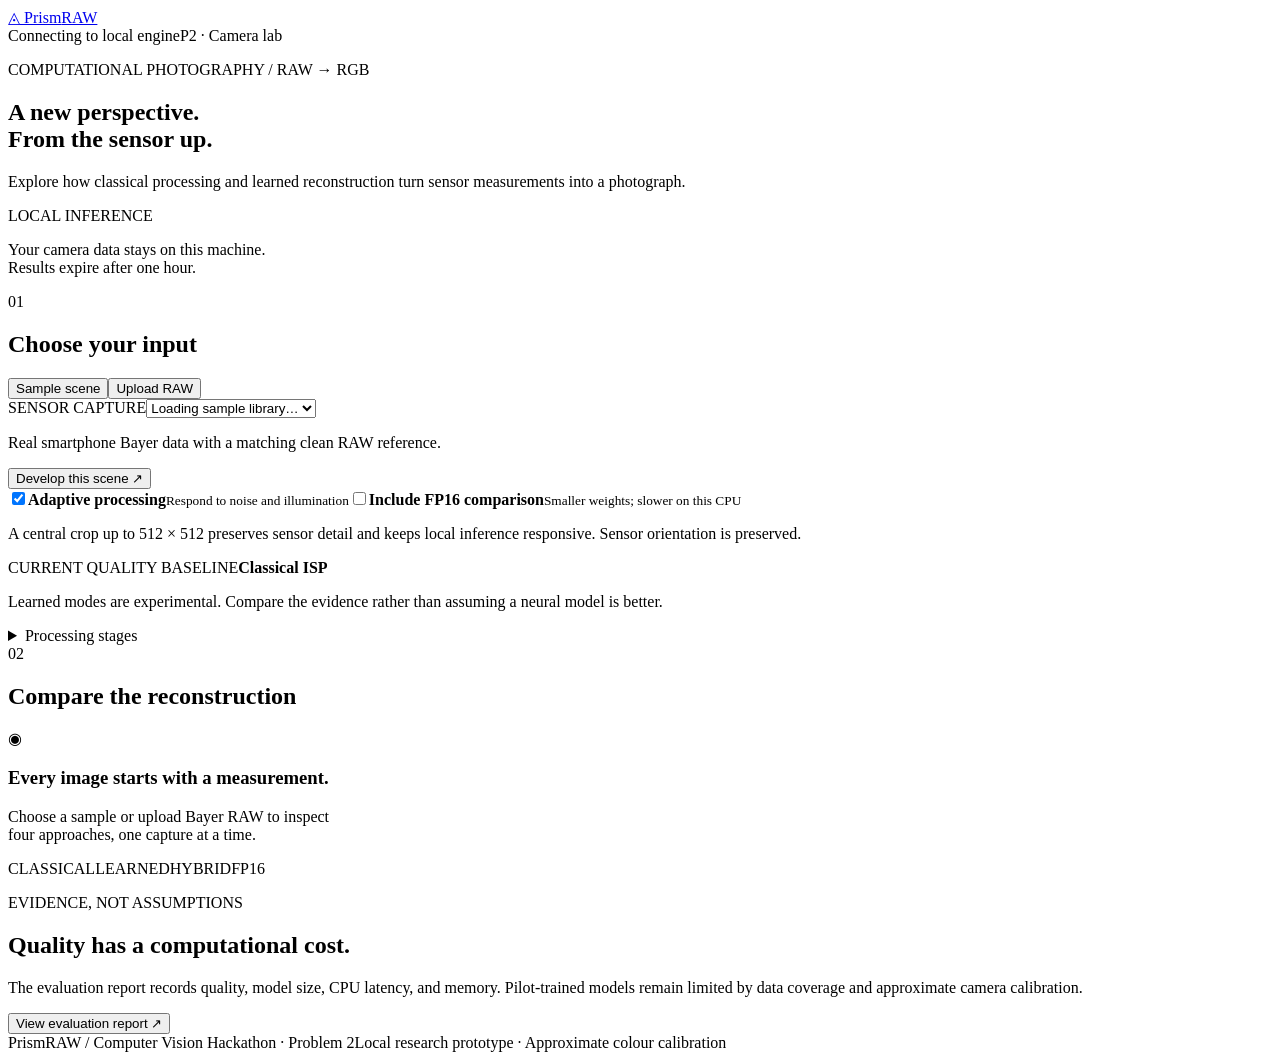
==== app/static/index.html @ f422012b "Complete PrismRAW local app, evaluation and T47 submission reports" ====
<!doctype html>
<html lang="en"><head><meta charset="utf-8"><meta name="viewport" content="width=device-width,initial-scale=1"><title>PrismRAW · Camera lab</title><link rel="stylesheet" href="/static/style.css"></head>
<body>
<header><a class="brand" href="/" aria-label="PrismRAW home"><span class="prism">◬</span> Prism<span>RAW</span></a><div class="header-right"><span class="dot"></span><span id="connection">Connecting to local engine</span><span class="tag">P2 · Camera lab</span></div></header>
<main>
<section class="intro"><div><p class="eyebrow">COMPUTATIONAL PHOTOGRAPHY / RAW → RGB</p><h1>A new perspective.<br><span>From the sensor up.</span></h1><p class="lede">Explore how classical processing and learned reconstruction turn sensor measurements into a photograph.</p></div><div class="intro-note"><span class="pill">LOCAL INFERENCE</span><p>Your camera data stays on this machine.<br>Results expire after one hour.</p></div></section>
<div class="layout"><aside class="panel inputs"><div class="section-title"><span class="step">01</span><h2>Choose your input</h2></div>
<div class="tabs" role="tablist"><button id="sample-tab" role="tab" aria-selected="true">Sample scene</button><button id="upload-tab" role="tab" aria-selected="false">Upload RAW</button></div>
<section id="sample-pane"><label for="scene">SENSOR CAPTURE</label><select id="scene"><option>Loading sample library…</option></select><p class="hint">Real smartphone Bayer data with a matching clean RAW reference.</p><button class="primary" id="run-sample">Develop this scene <span>↗</span></button></section>
<form id="upload-pane" hidden><label for="raw-file">RAW SENSOR FILE</label><div class="filebox"><strong>Bring your own capture</strong><small>DNG · NPY · NPZ · MAT / up to 64 MB</small><input id="raw-file" name="raw" type="file" accept=".dng,.npy,.npz,.mat" required></div><label for="metadata-file">CAMERA METADATA <span>Required for arrays</span></label><input id="metadata-file" name="metadata" type="file" accept=".json"><details><summary>Reference & array options</summary><label for="reference-file">MATCHING REFERENCE <span>Optional</span></label><input id="reference-file" name="reference" type="file" accept=".npy,.npz,.mat,.png,.jpg,.jpeg"><label for="array-key">MAT / NPZ VARIABLE</label><input id="array-key" name="key" value="data" maxlength="100"><p class="hint">Reference images must be spatially aligned. RAW arrays need Bayer pattern, normalization state, white balance, and a camera colour matrix.</p></details><button class="primary" type="submit">Develop my RAW <span>↗</span></button></form>
<div class="divider"></div><label class="toggle"><input id="adaptive" type="checkbox" checked><span><strong>Adaptive processing</strong><small>Respond to noise and illumination</small></span></label><label class="toggle"><input id="fp16" type="checkbox"><span><strong>Include FP16 comparison</strong><small>Smaller weights; slower on this CPU</small></span></label><p class="hint crop-note">A central crop up to 512 × 512 preserves sensor detail and keeps local inference responsive. Sensor orientation is preserved.</p>
<div class="model-note"><span class="mini-label">CURRENT QUALITY BASELINE</span><strong>Classical ISP</strong><p>Learned modes are experimental. Compare the evidence rather than assuming a neural model is better.</p></div>
<details><summary>Processing stages</summary><ol><li>Sensor normalization & Bayer decoding</li><li>White balance & colour correction</li><li>Classical or learned restoration</li><li>Adaptive tone mapping & output encoding</li></ol><p class="hint">Learned-only reconstructs directly from packed Bayer data and camera metadata.</p></details>
</aside>
<section class="workspace"><div class="workspace-head"><div class="section-title"><span class="step">02</span><h2>Compare the reconstruction</h2></div><a id="download" class="secondary" hidden>Download results ↓</a></div>
<div id="error" role="alert" hidden></div><div id="busy" role="status" hidden><span class="spinner"></span><div><strong>Developing your sensor capture</strong><small>Running available pipelines and reference metrics…</small></div></div>
<div id="empty" class="empty"><div class="aperture">◉</div><h3>Every image starts with a measurement.</h3><p>Choose a sample or upload Bayer RAW to inspect<br>four approaches, one capture at a time.</p><div class="empty-tags"><span>CLASSICAL</span><span>LEARNED</span><span>HYBRID</span><span>FP16</span></div></div>
<div id="results" hidden><div class="result-meta"><span id="dimensions"></span><span id="duration"></span></div><div id="output-grid" class="output-grid"></div>
<div class="evidence-head"><h3>Measured quality</h3><span class="pill subtle">REFERENCE REQUIRED</span></div><p id="reference-kind" class="hint"></p><div class="table-scroll"><table><thead><tr><th>Pipeline</th><th>PSNR ↑</th><th>SSIM ↑</th><th>ΔE00 ↓</th><th>LPIPS ↓</th><th>Time</th></tr></thead><tbody id="metrics"></tbody></table></div><p class="hint">Timings are local CPU single runs, excluding model loading and file I/O. Reference metrics measure the supplied rendering, not universal camera accuracy.</p>
<details class="stages" open><summary>Inside the pipeline</summary><div id="stage-grid" class="stage-grid"></div></details><div id="settings" class="settings"></div>
</div></section></div>
<section class="panel benchmark"><div><p class="eyebrow">EVIDENCE, NOT ASSUMPTIONS</p><h2>Quality has a computational cost.</h2><p class="hint">The evaluation report records quality, model size, CPU latency, and memory. Pilot-trained models remain limited by data coverage and approximate camera calibration.</p></div><button class="secondary" id="show-evaluation">View evaluation report ↗</button><div id="evaluation" hidden></div></section>
<footer><span>PrismRAW / Computer Vision Hackathon · Problem 2</span><span>Local research prototype · Approximate colour calibration</span></footer>
</main><dialog id="lightbox"><button id="close-lightbox" aria-label="Close image preview">×</button><img id="large-image" alt="Enlarged reconstruction"><p id="large-caption"></p></dialog><script src="/static/app.js"></script></body></html>
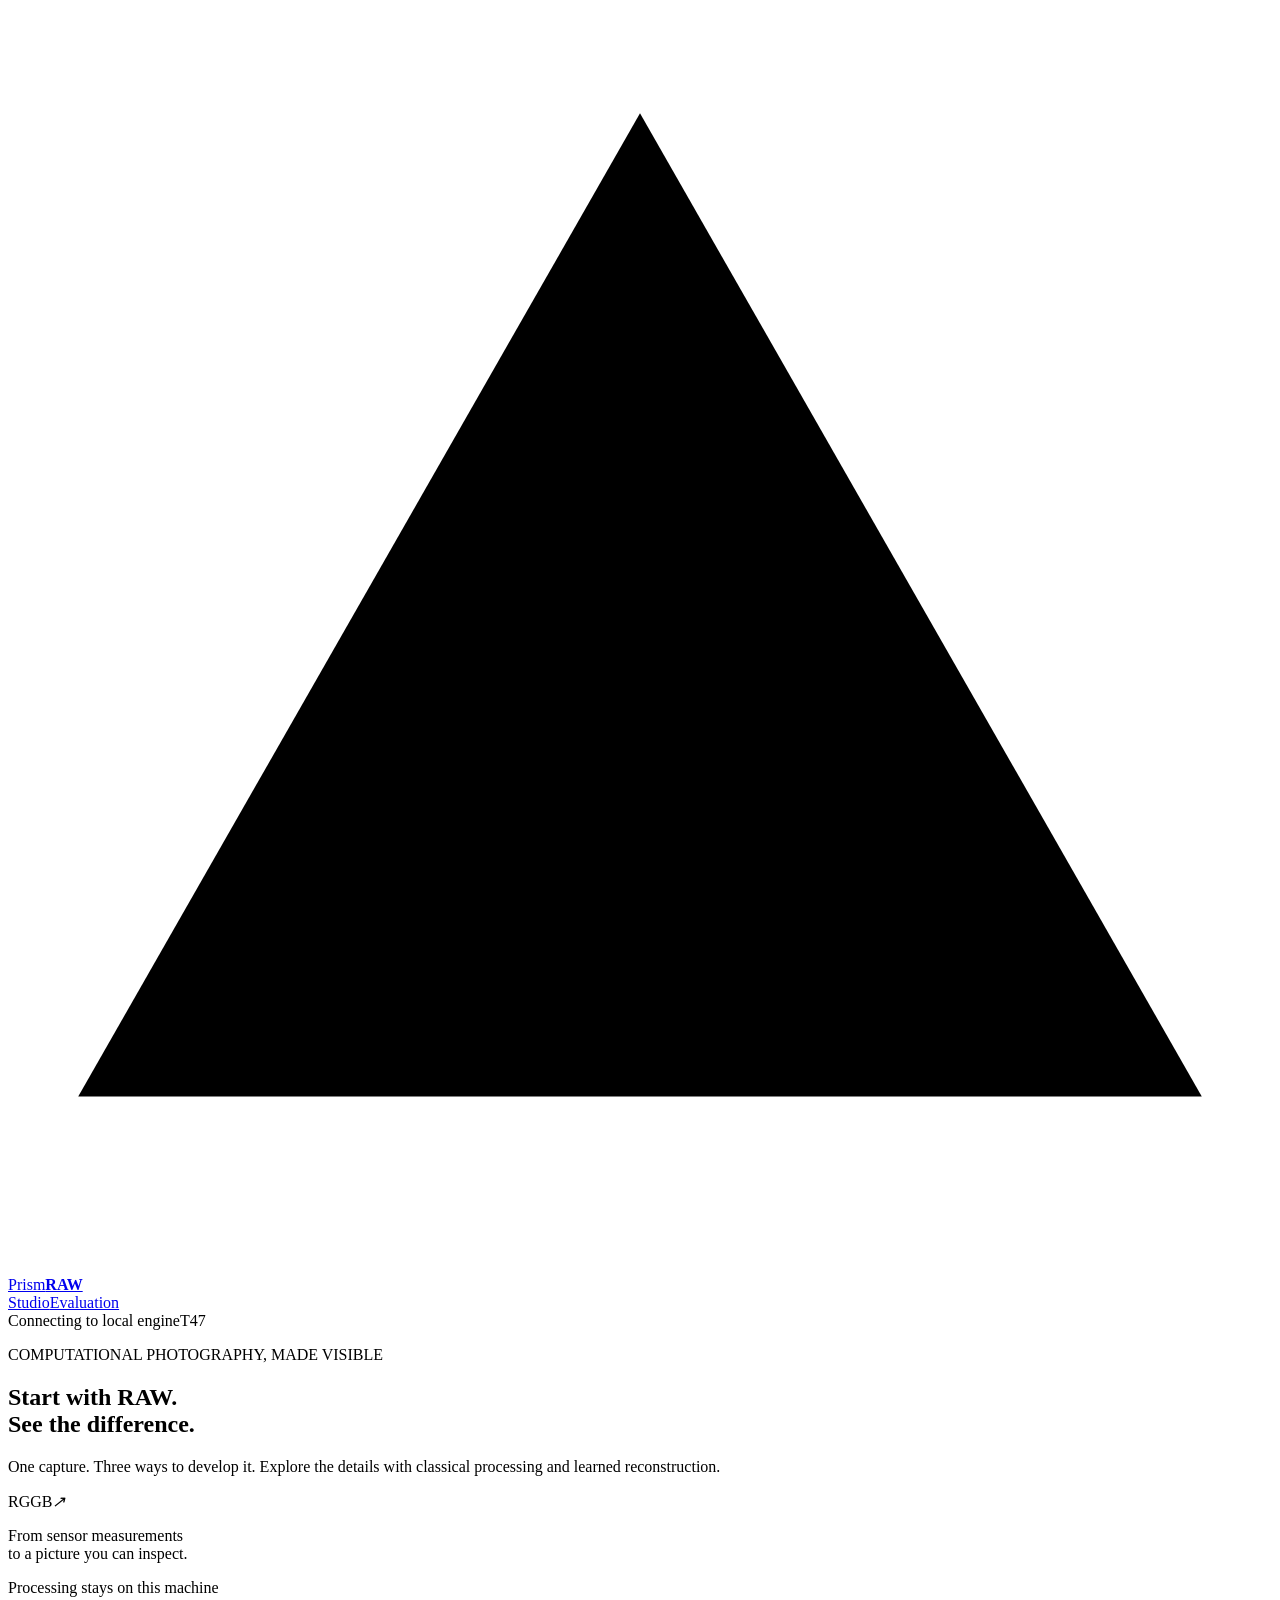
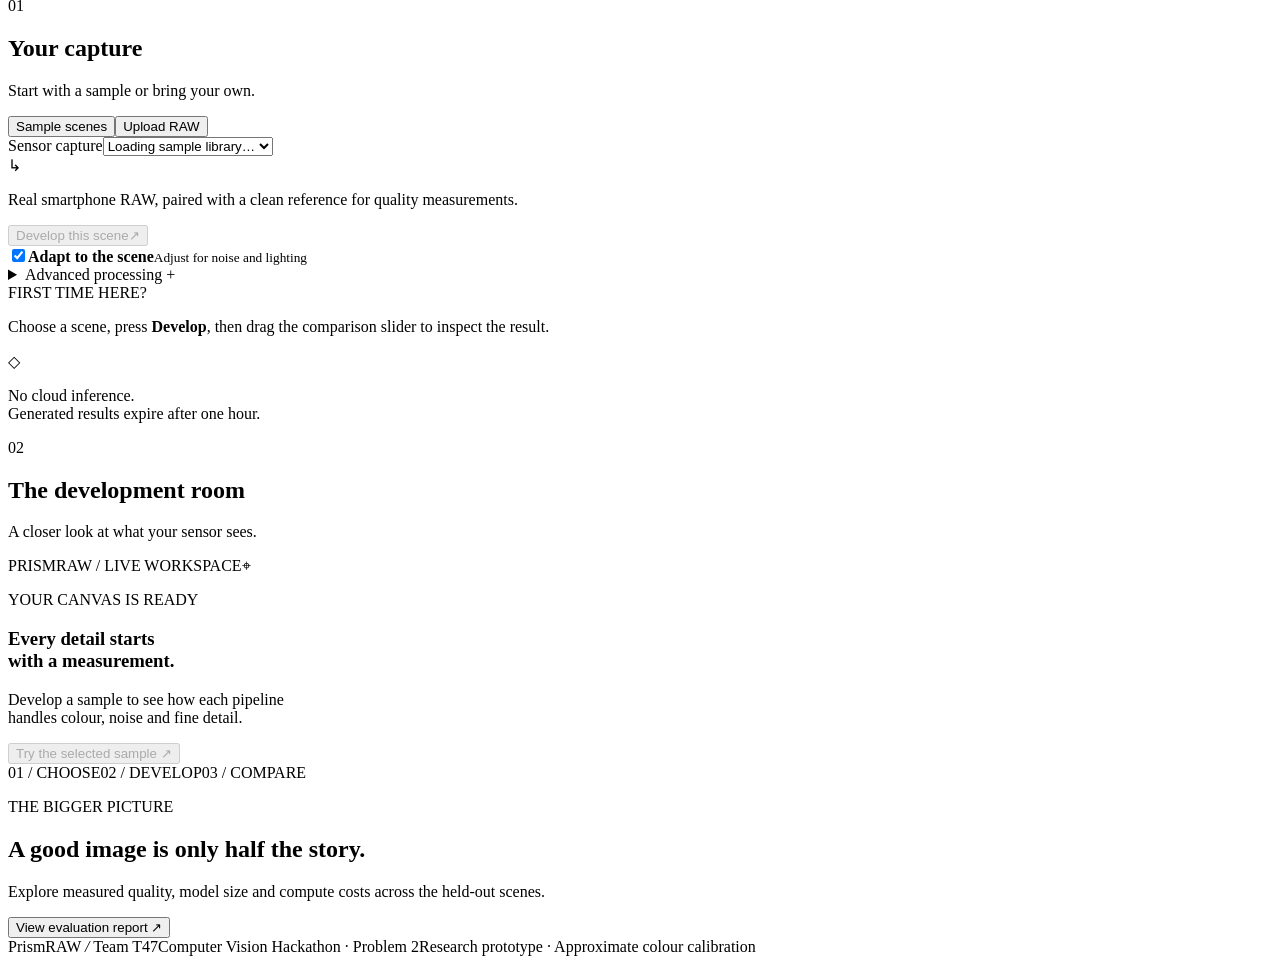
==== commit a8d8c7be: "Redesign PrismRAW studio with interactive image comparison" ====
--- a/app/static/index.html
+++ b/app/static/index.html
@@ -1,24 +1,69 @@
 <!doctype html>
-<html lang="en"><head><meta charset="utf-8"><meta name="viewport" content="width=device-width,initial-scale=1"><title>PrismRAW · Camera lab</title><link rel="stylesheet" href="/static/style.css"></head>
+<html lang="en">
+<head>
+  <meta charset="utf-8"><meta name="viewport" content="width=device-width,initial-scale=1">
+  <meta name="theme-color" content="#15251f"><title>PrismRAW · Camera studio</title>
+  <link rel="stylesheet" href="/static/style.css?v=2">
+</head>
 <body>
-<header><a class="brand" href="/" aria-label="PrismRAW home"><span class="prism">◬</span> Prism<span>RAW</span></a><div class="header-right"><span class="dot"></span><span id="connection">Connecting to local engine</span><span class="tag">P2 · Camera lab</span></div></header>
+<header class="topbar">
+  <a class="brand" href="/" aria-label="PrismRAW home"><svg viewBox="0 0 36 36" aria-hidden="true"><path d="M18 3 34 31H2Z"/><path d="m18 3 6 28M2 31l19-14"/></svg><span>Prism<b>RAW</b></span></a>
+  <nav aria-label="Studio navigation"><a class="nav-active" href="#studio">Studio</a><a href="#benchmark">Evaluation</a></nav>
+  <div class="connection"><span class="status-dot"></span><span id="connection">Connecting to local engine</span><span class="team-tag">T47</span></div>
+</header>
 <main>
-<section class="intro"><div><p class="eyebrow">COMPUTATIONAL PHOTOGRAPHY / RAW → RGB</p><h1>A new perspective.<br><span>From the sensor up.</span></h1><p class="lede">Explore how classical processing and learned reconstruction turn sensor measurements into a photograph.</p></div><div class="intro-note"><span class="pill">LOCAL INFERENCE</span><p>Your camera data stays on this machine.<br>Results expire after one hour.</p></div></section>
-<div class="layout"><aside class="panel inputs"><div class="section-title"><span class="step">01</span><h2>Choose your input</h2></div>
-<div class="tabs" role="tablist"><button id="sample-tab" role="tab" aria-selected="true">Sample scene</button><button id="upload-tab" role="tab" aria-selected="false">Upload RAW</button></div>
-<section id="sample-pane"><label for="scene">SENSOR CAPTURE</label><select id="scene"><option>Loading sample library…</option></select><p class="hint">Real smartphone Bayer data with a matching clean RAW reference.</p><button class="primary" id="run-sample">Develop this scene <span>↗</span></button></section>
-<form id="upload-pane" hidden><label for="raw-file">RAW SENSOR FILE</label><div class="filebox"><strong>Bring your own capture</strong><small>DNG · NPY · NPZ · MAT / up to 64 MB</small><input id="raw-file" name="raw" type="file" accept=".dng,.npy,.npz,.mat" required></div><label for="metadata-file">CAMERA METADATA <span>Required for arrays</span></label><input id="metadata-file" name="metadata" type="file" accept=".json"><details><summary>Reference & array options</summary><label for="reference-file">MATCHING REFERENCE <span>Optional</span></label><input id="reference-file" name="reference" type="file" accept=".npy,.npz,.mat,.png,.jpg,.jpeg"><label for="array-key">MAT / NPZ VARIABLE</label><input id="array-key" name="key" value="data" maxlength="100"><p class="hint">Reference images must be spatially aligned. RAW arrays need Bayer pattern, normalization state, white balance, and a camera colour matrix.</p></details><button class="primary" type="submit">Develop my RAW <span>↗</span></button></form>
-<div class="divider"></div><label class="toggle"><input id="adaptive" type="checkbox" checked><span><strong>Adaptive processing</strong><small>Respond to noise and illumination</small></span></label><label class="toggle"><input id="fp16" type="checkbox"><span><strong>Include FP16 comparison</strong><small>Smaller weights; slower on this CPU</small></span></label><p class="hint crop-note">A central crop up to 512 × 512 preserves sensor detail and keeps local inference responsive. Sensor orientation is preserved.</p>
-<div class="model-note"><span class="mini-label">CURRENT QUALITY BASELINE</span><strong>Classical ISP</strong><p>Learned modes are experimental. Compare the evidence rather than assuming a neural model is better.</p></div>
-<details><summary>Processing stages</summary><ol><li>Sensor normalization & Bayer decoding</li><li>White balance & colour correction</li><li>Classical or learned restoration</li><li>Adaptive tone mapping & output encoding</li></ol><p class="hint">Learned-only reconstructs directly from packed Bayer data and camera metadata.</p></details>
-</aside>
-<section class="workspace"><div class="workspace-head"><div class="section-title"><span class="step">02</span><h2>Compare the reconstruction</h2></div><a id="download" class="secondary" hidden>Download results ↓</a></div>
-<div id="error" role="alert" hidden></div><div id="busy" role="status" hidden><span class="spinner"></span><div><strong>Developing your sensor capture</strong><small>Running available pipelines and reference metrics…</small></div></div>
-<div id="empty" class="empty"><div class="aperture">◉</div><h3>Every image starts with a measurement.</h3><p>Choose a sample or upload Bayer RAW to inspect<br>four approaches, one capture at a time.</p><div class="empty-tags"><span>CLASSICAL</span><span>LEARNED</span><span>HYBRID</span><span>FP16</span></div></div>
-<div id="results" hidden><div class="result-meta"><span id="dimensions"></span><span id="duration"></span></div><div id="output-grid" class="output-grid"></div>
-<div class="evidence-head"><h3>Measured quality</h3><span class="pill subtle">REFERENCE REQUIRED</span></div><p id="reference-kind" class="hint"></p><div class="table-scroll"><table><thead><tr><th>Pipeline</th><th>PSNR ↑</th><th>SSIM ↑</th><th>ΔE00 ↓</th><th>LPIPS ↓</th><th>Time</th></tr></thead><tbody id="metrics"></tbody></table></div><p class="hint">Timings are local CPU single runs, excluding model loading and file I/O. Reference metrics measure the supplied rendering, not universal camera accuracy.</p>
-<details class="stages" open><summary>Inside the pipeline</summary><div id="stage-grid" class="stage-grid"></div></details><div id="settings" class="settings"></div>
-</div></section></div>
-<section class="panel benchmark"><div><p class="eyebrow">EVIDENCE, NOT ASSUMPTIONS</p><h2>Quality has a computational cost.</h2><p class="hint">The evaluation report records quality, model size, CPU latency, and memory. Pilot-trained models remain limited by data coverage and approximate camera calibration.</p></div><button class="secondary" id="show-evaluation">View evaluation report ↗</button><div id="evaluation" hidden></div></section>
-<footer><span>PrismRAW / Computer Vision Hackathon · Problem 2</span><span>Local research prototype · Approximate colour calibration</span></footer>
-</main><dialog id="lightbox"><button id="close-lightbox" aria-label="Close image preview">×</button><img id="large-image" alt="Enlarged reconstruction"><p id="large-caption"></p></dialog><script src="/static/app.js"></script></body></html>
+  <section class="intro">
+    <div><p class="eyebrow"><span></span> COMPUTATIONAL PHOTOGRAPHY, MADE VISIBLE</p><h1>Start with RAW.<br><span>See the difference.</span></h1><p class="lede">One capture. Three ways to develop it. Explore the details with classical processing and learned reconstruction.</p></div>
+    <div class="intro-aside"><div class="intro-icons"><span>R</span><span>G</span><span>G</span><span>B</span><i>↗</i></div><p>From sensor measurements<br>to a picture you can inspect.</p><span class="privacy"><span class="status-dot"></span> Processing stays on this machine</span></div>
+  </section>
+
+  <div id="studio" class="studio-layout">
+    <aside class="input-panel panel">
+      <div class="section-heading"><span class="step">01</span><div><h2>Your capture</h2><p>Start with a sample or bring your own.</p></div></div>
+      <div class="tabs" role="tablist" aria-label="Input source"><button id="sample-tab" role="tab" aria-selected="true" aria-controls="sample-pane">Sample scenes</button><button id="upload-tab" role="tab" aria-selected="false" aria-controls="upload-pane" tabindex="-1">Upload RAW</button></div>
+      <section id="sample-pane" role="tabpanel" aria-labelledby="sample-tab">
+        <div id="sample-cards" class="sample-cards" role="group" aria-label="Choose a sample scene"></div>
+        <label class="sr-only" for="scene">Sensor capture</label><select id="scene" class="sr-only"><option>Loading sample library…</option></select>
+        <div class="sample-context"><span>↳</span><p>Real smartphone RAW, paired with a clean reference for quality measurements.</p></div>
+        <button class="primary" id="run-sample" disabled><span>Develop this scene</span><span aria-hidden="true">↗</span></button>
+      </section>
+      <form id="upload-pane" role="tabpanel" aria-labelledby="upload-tab" hidden>
+        <label class="field-label" for="raw-file">RAW SENSOR FILE</label>
+        <div class="filebox" id="drop-zone"><span class="upload-icon" aria-hidden="true">↥</span><strong>Drop your RAW file here</strong><span>or choose a file from your computer</span><input id="raw-file" name="raw" type="file" accept=".dng,.npy,.npz,.mat" required><small>DNG · NPY · NPZ · MAT / up to 64 MB</small></div>
+        <p id="file-status" class="file-status" role="status" hidden></p>
+        <div id="metadata-field"><label class="field-label" for="metadata-file">CAMERA METADATA <span>Required for NPY, NPZ and MAT</span></label><input id="metadata-file" name="metadata" type="file" accept=".json"></div>
+        <p id="dng-note" class="hint" hidden>Camera metadata will be read from your DNG. No separate JSON is needed.</p>
+        <details class="advanced"><summary>Reference & array options <span>+</span></summary><label class="field-label" for="reference-file">MATCHING REFERENCE <span>Optional · enables quality scores</span></label><input id="reference-file" name="reference" type="file" accept=".npy,.npz,.mat,.png,.jpg,.jpeg"><label class="field-label" for="array-key">MAT / NPZ VARIABLE</label><input id="array-key" name="key" value="data" maxlength="100"><p class="hint">References must already be aligned. Array metadata describes the Bayer pattern, normalization, white balance and colour matrix.</p></details>
+        <button class="primary" type="submit"><span>Develop my RAW</span><span aria-hidden="true">↗</span></button>
+      </form>
+      <div class="input-settings"><label class="toggle"><input id="adaptive" type="checkbox" checked><span class="switch" aria-hidden="true"></span><span><strong>Adapt to the scene</strong><small>Adjust for noise and lighting</small></span></label><details class="advanced"><summary>Advanced processing <span>+</span></summary><label class="toggle"><input id="fp16" type="checkbox"><span class="switch" aria-hidden="true"></span><span><strong>Include FP16 comparison</strong><small>Smaller model, slower on this CPU</small></span></label><p class="hint">We process a central crop up to 512 × 512, preserving sensor orientation and Bayer phase.</p></details></div>
+      <div class="getting-started"><span class="mini-label">FIRST TIME HERE?</span><p>Choose a scene, press <b>Develop</b>, then drag the comparison slider to inspect the result.</p></div>
+      <div class="input-footnote"><span class="lock-icon" aria-hidden="true">◇</span><p>No cloud inference.<br>Generated results expire after one hour.</p></div>
+    </aside>
+
+    <section class="workspace" aria-labelledby="workspace-title">
+      <div class="workspace-head"><div class="section-heading"><span class="step">02</span><div><h2 id="workspace-title">The development room</h2><p id="workspace-caption">A closer look at what your sensor sees.</p></div></div><a id="download" class="secondary" hidden>Download results <span aria-hidden="true">↓</span></a></div>
+      <div id="error" role="alert" hidden><span id="error-message"></span><button id="dismiss-error" aria-label="Dismiss error">×</button></div>
+      <div id="busy" role="status" hidden><span class="spinner"></span><div><strong>Developing your capture</strong><small>Running the selected pipelines and available reference metrics.</small></div><span id="elapsed">0 s</span></div>
+      <div id="empty" class="empty-studio"><div class="canvas-grid"></div><div class="empty-topline"><span>PRISMRAW / LIVE WORKSPACE</span><span class="canvas-corners">⌖</span></div><div class="empty-center"><div class="sensor-mark" aria-hidden="true"><i></i><i></i><i></i><i></i></div><p class="mini-label">YOUR CANVAS IS READY</p><h3>Every detail starts<br>with a measurement.</h3><p>Develop a sample to see how each pipeline<br>handles colour, noise and fine detail.</p><button class="text-button" id="quick-start" disabled>Try the selected sample <span>↗</span></button></div><div class="empty-bottom"><span>01 / CHOOSE</span><i></i><span>02 / DEVELOP</span><i></i><span>03 / COMPARE</span></div></div>
+
+      <div id="results" hidden>
+        <div class="viewer-shell"><div class="viewer-top"><div id="viewer-tabs" class="viewer-tabs" role="group" aria-label="Active image"></div><button id="zoom-current" class="icon-button" aria-label="Enlarge selected image" title="Enlarge selected image">⤢</button></div>
+          <div id="compare-stage" class="compare-stage"><img id="viewer-after" alt="Selected pipeline result" draggable="false"><div id="before-overlay"><img id="viewer-before" alt="Comparison baseline" draggable="false"></div><div id="split-line" aria-hidden="true"><span>↔</span></div><div class="canvas-label label-left" id="left-label"></div><div class="canvas-label label-right" id="right-label"></div><div class="viewer-grain" aria-hidden="true"></div></div>
+          <div class="viewer-bottom"><div class="view-modes" role="group" aria-label="Viewer mode"><button id="mode-compare" aria-pressed="true">Compare</button><button id="mode-single" aria-pressed="false">Single view</button></div><label class="sr-only" for="compare-range">Comparison split</label><input id="compare-range" type="range" min="0" max="100" value="50" aria-label="Comparison split"><span id="viewer-help">Drag to compare</span></div>
+        </div>
+        <div class="result-meta"><span id="dimensions"></span><span id="duration"></span></div>
+        <div id="output-grid" class="output-grid" role="group" aria-label="Select a reconstruction"></div>
+        <div class="quick-metrics"><div><span>RECONSTRUCTION FIDELITY</span><strong id="quick-psnr">—</strong><small>PSNR · higher is closer to reference</small></div><div><span>COLOUR DIFFERENCE</span><strong id="quick-color">—</strong><small>Delta E 00 · lower is closer</small></div><div><span>PROCESSING TIME</span><strong id="quick-time">—</strong><small>Selected pipeline · local CPU</small></div></div>
+        <details class="measurement-panel panel"><summary><span>All pipeline measurements</span><span class="detail-right">Compare the numbers <b>+</b></span></summary><p id="reference-kind" class="hint"></p><div class="table-scroll"><table><thead><tr><th>Pipeline</th><th title="Reconstruction fidelity; higher is better">PSNR ↑</th><th title="Structural similarity; higher is better">SSIM ↑</th><th title="Colour error; lower is better">ΔE00 ↓</th><th title="Perceptual distance; lower is better">LPIPS ↓</th><th>Time</th></tr></thead><tbody id="metrics"></tbody></table></div><p class="hint">CPU timings are single runs, excluding model loading and file I/O. Reference scores apply to the supplied rendering, not universal camera accuracy.</p></details>
+        <details class="stages panel"><summary><span>Inside the pipeline</span><span class="detail-right">See the intermediate stages <b>+</b></span></summary><div id="stage-grid" class="stage-grid"></div><div id="settings" class="settings"></div></details>
+      </div>
+    </section>
+  </div>
+
+  <section id="benchmark" class="benchmark panel"><div class="benchmark-intro"><p class="eyebrow">THE BIGGER PICTURE</p><h2>A good image is only half the story.</h2><p>Explore measured quality, model size and compute costs across the held-out scenes.</p></div><button class="secondary" id="show-evaluation" aria-expanded="false">View evaluation report <span>↗</span></button><div id="evaluation" hidden></div></section>
+  <footer><span class="footer-brand">PrismRAW <i>/</i> Team T47</span><span>Computer Vision Hackathon · Problem 2</span><span>Research prototype · Approximate colour calibration</span></footer>
+</main>
+<dialog id="lightbox"><div class="lightbox-bar"><p id="large-caption"></p><button id="close-lightbox" aria-label="Close image preview">×</button></div><img id="large-image" alt="Enlarged reconstruction"></dialog>
+<script src="/static/app.js?v=2"></script>
+</body></html>
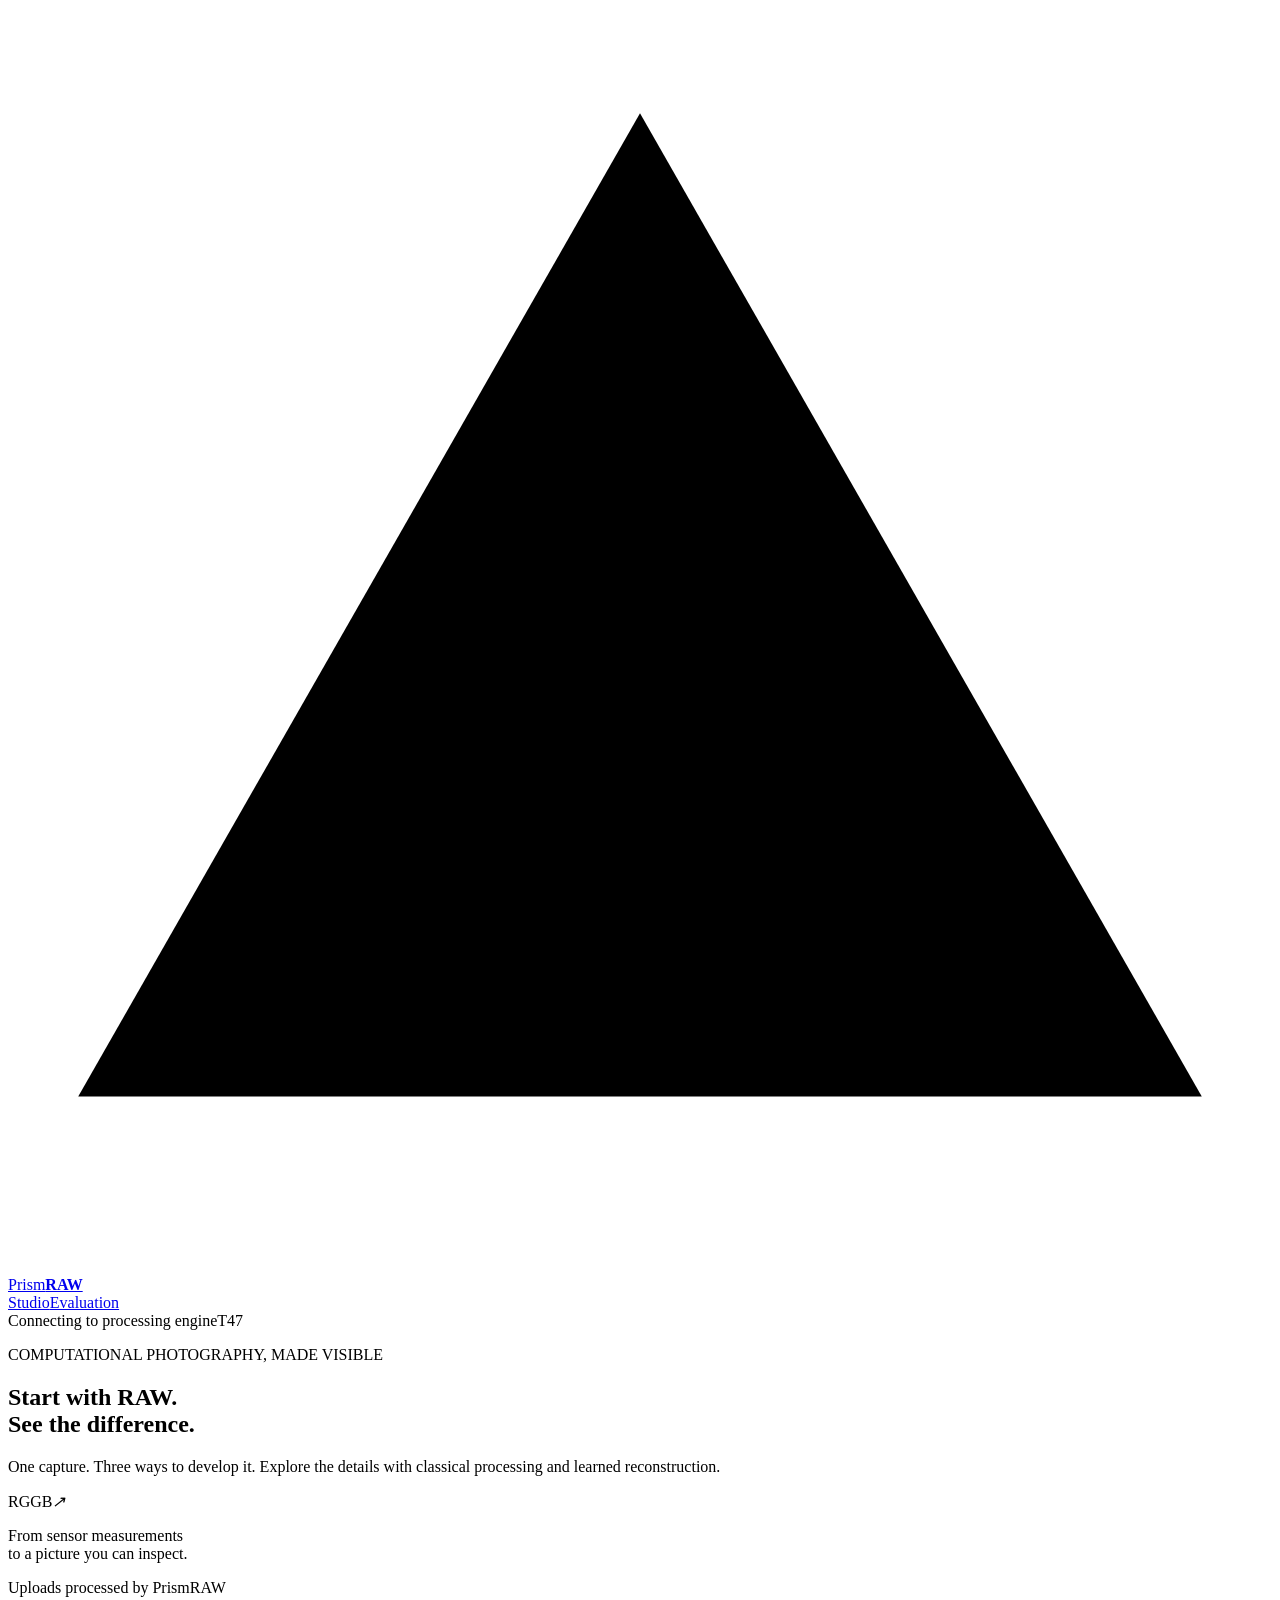
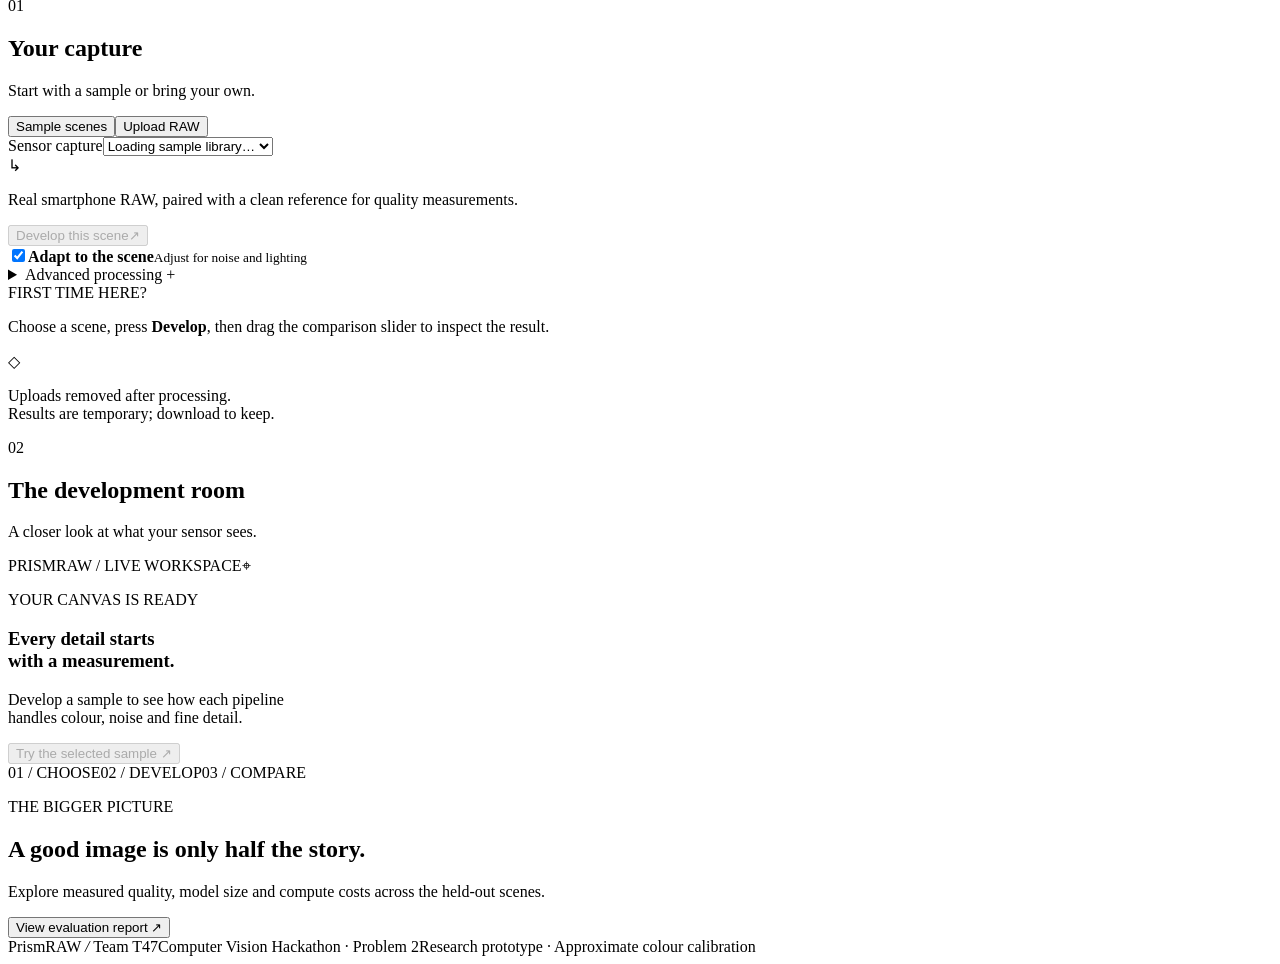
==== commit 81dcd278: "Prepare Render deployment with bundled models and hosted resource limits" ====
--- a/app/static/index.html
+++ b/app/static/index.html
@@ -9,12 +9,12 @@
 <header class="topbar">
   <a class="brand" href="/" aria-label="PrismRAW home"><svg viewBox="0 0 36 36" aria-hidden="true"><path d="M18 3 34 31H2Z"/><path d="m18 3 6 28M2 31l19-14"/></svg><span>Prism<b>RAW</b></span></a>
   <nav aria-label="Studio navigation"><a class="nav-active" href="#studio">Studio</a><a href="#benchmark">Evaluation</a></nav>
-  <div class="connection"><span class="status-dot"></span><span id="connection">Connecting to local engine</span><span class="team-tag">T47</span></div>
+  <div class="connection"><span class="status-dot"></span><span id="connection">Connecting to processing engine</span><span class="team-tag">T47</span></div>
 </header>
 <main>
   <section class="intro">
     <div><p class="eyebrow"><span></span> COMPUTATIONAL PHOTOGRAPHY, MADE VISIBLE</p><h1>Start with RAW.<br><span>See the difference.</span></h1><p class="lede">One capture. Three ways to develop it. Explore the details with classical processing and learned reconstruction.</p></div>
-    <div class="intro-aside"><div class="intro-icons"><span>R</span><span>G</span><span>G</span><span>B</span><i>↗</i></div><p>From sensor measurements<br>to a picture you can inspect.</p><span class="privacy"><span class="status-dot"></span> Processing stays on this machine</span></div>
+    <div class="intro-aside"><div class="intro-icons"><span>R</span><span>G</span><span>G</span><span>B</span><i>↗</i></div><p>From sensor measurements<br>to a picture you can inspect.</p><span class="privacy"><span class="status-dot"></span><span id="privacy-message">Uploads processed by PrismRAW</span></span></div>
   </section>
 
   <div id="studio" class="studio-layout">
@@ -36,9 +36,9 @@
         <details class="advanced"><summary>Reference & array options <span>+</span></summary><label class="field-label" for="reference-file">MATCHING REFERENCE <span>Optional · enables quality scores</span></label><input id="reference-file" name="reference" type="file" accept=".npy,.npz,.mat,.png,.jpg,.jpeg"><label class="field-label" for="array-key">MAT / NPZ VARIABLE</label><input id="array-key" name="key" value="data" maxlength="100"><p class="hint">References must already be aligned. Array metadata describes the Bayer pattern, normalization, white balance and colour matrix.</p></details>
         <button class="primary" type="submit"><span>Develop my RAW</span><span aria-hidden="true">↗</span></button>
       </form>
-      <div class="input-settings"><label class="toggle"><input id="adaptive" type="checkbox" checked><span class="switch" aria-hidden="true"></span><span><strong>Adapt to the scene</strong><small>Adjust for noise and lighting</small></span></label><details class="advanced"><summary>Advanced processing <span>+</span></summary><label class="toggle"><input id="fp16" type="checkbox"><span class="switch" aria-hidden="true"></span><span><strong>Include FP16 comparison</strong><small>Smaller model, slower on this CPU</small></span></label><p class="hint">We process a central crop up to 512 × 512, preserving sensor orientation and Bayer phase.</p></details></div>
+      <div class="input-settings"><label class="toggle"><input id="adaptive" type="checkbox" checked><span class="switch" aria-hidden="true"></span><span><strong>Adapt to the scene</strong><small>Adjust for noise and lighting</small></span></label><details class="advanced"><summary>Advanced processing <span>+</span></summary><label class="toggle"><input id="fp16" type="checkbox"><span class="switch" aria-hidden="true"></span><span><strong>Include FP16 comparison</strong><small>Smaller model, slower on this CPU</small></span></label><p class="hint" id="crop-note">We process a bounded central crop, preserving sensor orientation and Bayer phase.</p></details></div>
       <div class="getting-started"><span class="mini-label">FIRST TIME HERE?</span><p>Choose a scene, press <b>Develop</b>, then drag the comparison slider to inspect the result.</p></div>
-      <div class="input-footnote"><span class="lock-icon" aria-hidden="true">◇</span><p>No cloud inference.<br>Generated results expire after one hour.</p></div>
+      <div class="input-footnote"><span class="lock-icon" aria-hidden="true">◇</span><p>Uploads removed after processing.<br>Results are temporary; download to keep.</p></div>
     </aside>
 
     <section class="workspace" aria-labelledby="workspace-title">
@@ -54,7 +54,7 @@
         </div>
         <div class="result-meta"><span id="dimensions"></span><span id="duration"></span></div>
         <div id="output-grid" class="output-grid" role="group" aria-label="Select a reconstruction"></div>
-        <div class="quick-metrics"><div><span>RECONSTRUCTION FIDELITY</span><strong id="quick-psnr">—</strong><small>PSNR · higher is closer to reference</small></div><div><span>COLOUR DIFFERENCE</span><strong id="quick-color">—</strong><small>Delta E 00 · lower is closer</small></div><div><span>PROCESSING TIME</span><strong id="quick-time">—</strong><small>Selected pipeline · local CPU</small></div></div>
+        <div class="quick-metrics"><div><span>RECONSTRUCTION FIDELITY</span><strong id="quick-psnr">—</strong><small>PSNR · higher is closer to reference</small></div><div><span>COLOUR DIFFERENCE</span><strong id="quick-color">—</strong><small>Delta E 00 · lower is closer</small></div><div><span>PROCESSING TIME</span><strong id="quick-time">—</strong><small id="compute-note">Selected pipeline · CPU</small></div></div>
         <details class="measurement-panel panel"><summary><span>All pipeline measurements</span><span class="detail-right">Compare the numbers <b>+</b></span></summary><p id="reference-kind" class="hint"></p><div class="table-scroll"><table><thead><tr><th>Pipeline</th><th title="Reconstruction fidelity; higher is better">PSNR ↑</th><th title="Structural similarity; higher is better">SSIM ↑</th><th title="Colour error; lower is better">ΔE00 ↓</th><th title="Perceptual distance; lower is better">LPIPS ↓</th><th>Time</th></tr></thead><tbody id="metrics"></tbody></table></div><p class="hint">CPU timings are single runs, excluding model loading and file I/O. Reference scores apply to the supplied rendering, not universal camera accuracy.</p></details>
         <details class="stages panel"><summary><span>Inside the pipeline</span><span class="detail-right">See the intermediate stages <b>+</b></span></summary><div id="stage-grid" class="stage-grid"></div><div id="settings" class="settings"></div></details>
       </div>
